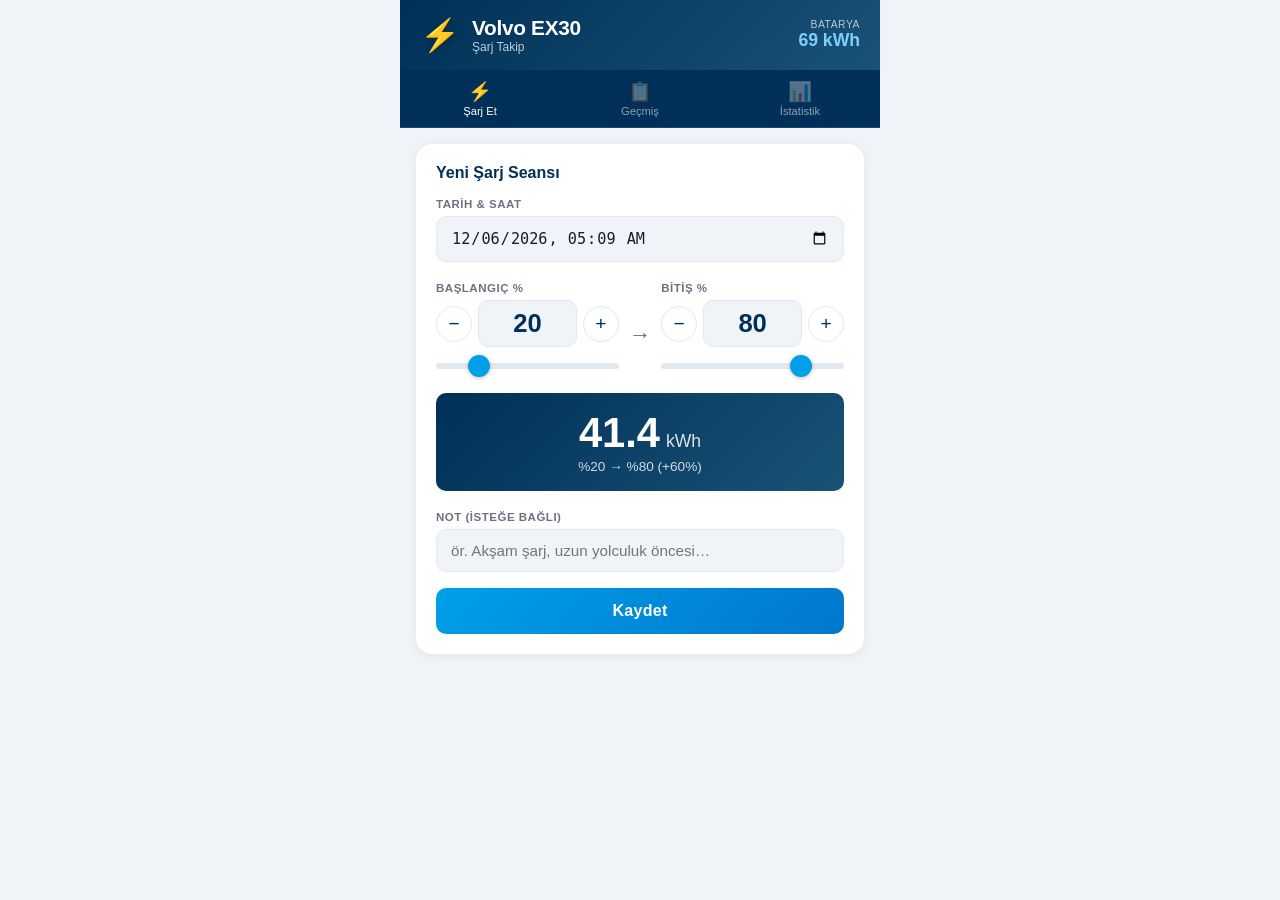
==== index.html @ e074b6d9 "feat: Volvo EX30 şarj takip PWA uygulaması - Başlangıç ve bitiş yüzdesi girişiyle kWh hesaplama (69 " ====
<!DOCTYPE html>
<html lang="tr">
<head>
  <meta charset="UTF-8" />
  <meta name="viewport" content="width=device-width, initial-scale=1.0, viewport-fit=cover" />
  <meta name="apple-mobile-web-app-capable" content="yes" />
  <meta name="apple-mobile-web-app-status-bar-style" content="black-translucent" />
  <meta name="apple-mobile-web-app-title" content="EX30 Şarj" />
  <meta name="theme-color" content="#003057" />
  <title>Volvo EX30 Şarj Takip</title>
  <link rel="manifest" href="manifest.json" />
  <link rel="apple-touch-icon" href="icon-192.png" />
  <link rel="stylesheet" href="style.css" />
</head>
<body>
  <div class="app">

    <!-- Header -->
    <header class="header">
      <div class="header-content">
        <div class="car-icon">⚡</div>
        <div>
          <h1 class="header-title">Volvo EX30</h1>
          <p class="header-sub">Şarj Takip</p>
        </div>
        <div class="battery-cap">
          <span class="cap-label">Batarya</span>
          <span class="cap-value">69 kWh</span>
        </div>
      </div>
    </header>

    <!-- Tab bar -->
    <nav class="tab-bar">
      <button class="tab active" data-tab="charge" onclick="switchTab('charge')">
        <span class="tab-icon">⚡</span>
        <span>Şarj Et</span>
      </button>
      <button class="tab" data-tab="history" onclick="switchTab('history')">
        <span class="tab-icon">📋</span>
        <span>Geçmiş</span>
      </button>
      <button class="tab" data-tab="stats" onclick="switchTab('stats')">
        <span class="tab-icon">📊</span>
        <span>İstatistik</span>
      </button>
    </nav>

    <!-- ═══════════════ ŞARJ ET TAB ═══════════════ -->
    <section id="tab-charge" class="tab-content active">

      <div class="card">
        <h2 class="card-title">Yeni Şarj Seansı</h2>

        <div class="date-row">
          <label class="field-label">Tarih & Saat</label>
          <input type="datetime-local" id="chargeDate" class="input-date" />
        </div>

        <div class="percent-row">
          <div class="percent-block">
            <label class="field-label">Başlangıç %</label>
            <div class="percent-input-wrap">
              <button class="step-btn" onclick="stepPercent('start', -1)">−</button>
              <input type="number" id="startPercent" class="percent-input"
                     min="0" max="100" value="20" inputmode="numeric" />
              <button class="step-btn" onclick="stepPercent('start', 1)">+</button>
            </div>
            <input type="range" id="startRange" class="slider" min="0" max="100" value="20"
                   oninput="syncRange('start', this.value)" />
          </div>

          <div class="arrow">→</div>

          <div class="percent-block">
            <label class="field-label">Bitiş %</label>
            <div class="percent-input-wrap">
              <button class="step-btn" onclick="stepPercent('end', -1)">−</button>
              <input type="number" id="endPercent" class="percent-input"
                     min="0" max="100" value="80" inputmode="numeric" />
              <button class="step-btn" onclick="stepPercent('end', 1)">+</button>
            </div>
            <input type="range" id="endRange" class="slider" min="0" max="100" value="80"
                   oninput="syncRange('end', this.value)" />
          </div>
        </div>

        <!-- Sonuç kutusu -->
        <div class="result-box" id="resultBox">
          <div class="result-main">
            <span id="resultKwh" class="result-kwh">41.4</span>
            <span class="result-unit">kWh</span>
          </div>
          <div class="result-detail">
            <span id="resultDiff" class="result-diff">%20 → %80 (+60%)</span>
          </div>
        </div>

        <div class="note-row">
          <label class="field-label">Not (isteğe bağlı)</label>
          <input type="text" id="chargeNote" class="input-text"
                 placeholder="ör. Akşam şarj, uzun yolculuk öncesi…" />
        </div>

        <button class="btn-primary" onclick="saveCharge()">Kaydet</button>
      </div>

    </section>

    <!-- ═══════════════ GEÇMİŞ TAB ═══════════════ -->
    <section id="tab-history" class="tab-content">
      <div class="list-header">
        <h2 class="list-title">Şarj Geçmişi</h2>
        <button class="btn-clear" onclick="confirmClear()">Tümünü Sil</button>
      </div>
      <div id="historyList" class="history-list"></div>
      <p id="emptyMsg" class="empty-msg">Henüz şarj kaydı yok.</p>
    </section>

    <!-- ═══════════════ İSTATİSTİK TAB ═══════════════ -->
    <section id="tab-stats" class="tab-content">
      <div class="stats-grid">
        <div class="stat-card">
          <span class="stat-icon">⚡</span>
          <span class="stat-value" id="statTotal">0 kWh</span>
          <span class="stat-label">Toplam Şarj</span>
        </div>
        <div class="stat-card">
          <span class="stat-icon">🔋</span>
          <span class="stat-value" id="statAvg">0 kWh</span>
          <span class="stat-label">Ortalama Seans</span>
        </div>
        <div class="stat-card">
          <span class="stat-icon">📅</span>
          <span class="stat-value" id="statCount">0</span>
          <span class="stat-label">Toplam Seans</span>
        </div>
        <div class="stat-card">
          <span class="stat-icon">🏆</span>
          <span class="stat-value" id="statMax">0 kWh</span>
          <span class="stat-label">En Yüksek Seans</span>
        </div>
      </div>

      <div class="card" id="monthCard">
        <h2 class="card-title">Bu Ay</h2>
        <div class="month-stats">
          <div class="month-item">
            <span class="month-label">Şarj Edilen</span>
            <span class="month-value" id="statMonthKwh">0 kWh</span>
          </div>
          <div class="month-item">
            <span class="month-label">Seans Sayısı</span>
            <span class="month-value" id="statMonthCount">0</span>
          </div>
        </div>
      </div>

      <div class="card">
        <h2 class="card-title">Tahmini Bilgi</h2>
        <p class="info-text">
          Volvo EX30 bataryası <strong>69 kWh</strong> (net kullanılabilir ~64 kWh).
          WLTP menzili yaklaşık <strong>480 km</strong>'dir.
        </p>
        <p class="info-text">
          Ortalama tüketim ~<strong>14–16 kWh/100km</strong>dir.
        </p>
        <div class="range-estimate" id="rangeEstimate"></div>
      </div>
    </section>

  </div>

  <!-- Toast bildirimi -->
  <div id="toast" class="toast"></div>

  <script src="app.js"></script>
</body>
</html>
---- style.css ----
/* ── Reset & Base ─────────────────────────────── */
*, *::before, *::after { box-sizing: border-box; margin: 0; padding: 0; }

:root {
  --volvo-blue:   #003057;
  --volvo-light:  #1a5276;
  --accent:       #00a0e9;
  --accent2:      #27ae60;
  --danger:       #e74c3c;
  --bg:           #f0f4f8;
  --card-bg:      #ffffff;
  --text:         #1a1a2e;
  --muted:        #6b7280;
  --border:       #e2e8f0;
  --radius:       16px;
  --radius-sm:    10px;
}

html { height: 100%; }

body {
  font-family: -apple-system, BlinkMacSystemFont, 'SF Pro Display', 'Segoe UI', sans-serif;
  background: var(--bg);
  color: var(--text);
  min-height: 100%;
  overscroll-behavior: none;
  -webkit-font-smoothing: antialiased;
}

/* ── App shell ────────────────────────────────── */
.app {
  max-width: 480px;
  margin: 0 auto;
  min-height: 100dvh;
  display: flex;
  flex-direction: column;
}

/* ── Header ───────────────────────────────────── */
.header {
  background: linear-gradient(135deg, var(--volvo-blue) 0%, var(--volvo-light) 100%);
  color: #fff;
  padding: env(safe-area-inset-top, 16px) 20px 16px;
  padding-top: max(env(safe-area-inset-top, 0px), 16px);
}

.header-content {
  display: flex;
  align-items: center;
  gap: 12px;
}

.car-icon {
  font-size: 2rem;
  filter: drop-shadow(0 2px 4px rgba(0,0,0,.3));
}

.header-title  { font-size: 1.3rem; font-weight: 700; letter-spacing: -.3px; }
.header-sub    { font-size: .75rem; opacity: .75; }

.battery-cap {
  margin-left: auto;
  text-align: right;
}
.cap-label { display: block; font-size: .65rem; opacity: .7; text-transform: uppercase; letter-spacing: .5px; }
.cap-value { font-size: 1.1rem; font-weight: 700; color: #7ecfff; }

/* ── Tab Bar ──────────────────────────────────── */
.tab-bar {
  display: flex;
  background: var(--volvo-blue);
  border-bottom: 1px solid rgba(255,255,255,.1);
}

.tab {
  flex: 1;
  display: flex;
  flex-direction: column;
  align-items: center;
  gap: 2px;
  padding: 10px 0;
  background: none;
  border: none;
  color: rgba(255,255,255,.55);
  font-size: .7rem;
  cursor: pointer;
  transition: color .2s;
}

.tab.active { color: #fff; }
.tab.active .tab-icon { opacity: 1; }
.tab-icon { font-size: 1.2rem; opacity: .6; transition: opacity .2s; }

/* ── Tab content ─────────────────────────────── */
.tab-content { display: none; flex: 1; padding: 16px; overflow-y: auto; }
.tab-content.active { display: block; }

/* ── Card ─────────────────────────────────────── */
.card {
  background: var(--card-bg);
  border-radius: var(--radius);
  padding: 20px;
  margin-bottom: 16px;
  box-shadow: 0 2px 12px rgba(0,0,0,.07);
}

.card-title {
  font-size: 1rem;
  font-weight: 700;
  color: var(--volvo-blue);
  margin-bottom: 16px;
}

/* ── Date input ───────────────────────────────── */
.date-row { margin-bottom: 20px; }

.field-label {
  display: block;
  font-size: .72rem;
  font-weight: 600;
  color: var(--muted);
  text-transform: uppercase;
  letter-spacing: .5px;
  margin-bottom: 6px;
}

.input-date, .input-text {
  width: 100%;
  padding: 12px 14px;
  border: 1.5px solid var(--border);
  border-radius: var(--radius-sm);
  font-size: .95rem;
  color: var(--text);
  background: var(--bg);
  outline: none;
  transition: border-color .2s;
}

.input-date:focus, .input-text:focus {
  border-color: var(--accent);
}

/* ── Percent blocks ───────────────────────────── */
.percent-row {
  display: flex;
  align-items: center;
  gap: 10px;
  margin-bottom: 20px;
}

.percent-block { flex: 1; }

.arrow {
  font-size: 1.4rem;
  color: var(--muted);
  flex-shrink: 0;
  margin-top: 14px;
}

.percent-input-wrap {
  display: flex;
  align-items: center;
  gap: 6px;
  margin-bottom: 8px;
}

.percent-input {
  flex: 1;
  width: 0;          /* flex will stretch */
  text-align: center;
  font-size: 1.6rem;
  font-weight: 700;
  color: var(--volvo-blue);
  border: 1.5px solid var(--border);
  border-radius: var(--radius-sm);
  padding: 8px 4px;
  background: var(--bg);
  outline: none;
}

.percent-input:focus { border-color: var(--accent); }

/* hide spinners */
.percent-input::-webkit-inner-spin-button,
.percent-input::-webkit-outer-spin-button { -webkit-appearance: none; }

.step-btn {
  width: 36px;
  height: 36px;
  border-radius: 50%;
  border: 1.5px solid var(--border);
  background: var(--card-bg);
  font-size: 1.2rem;
  cursor: pointer;
  color: var(--volvo-blue);
  display: flex;
  align-items: center;
  justify-content: center;
  transition: background .15s;
  flex-shrink: 0;
}
.step-btn:active { background: var(--border); }

/* ── Slider ───────────────────────────────────── */
.slider {
  -webkit-appearance: none;
  width: 100%;
  height: 6px;
  border-radius: 3px;
  background: var(--border);
  outline: none;
}
.slider::-webkit-slider-thumb {
  -webkit-appearance: none;
  width: 22px;
  height: 22px;
  border-radius: 50%;
  background: var(--accent);
  cursor: pointer;
  box-shadow: 0 1px 4px rgba(0,0,0,.25);
}

/* ── Result box ───────────────────────────────── */
.result-box {
  background: linear-gradient(135deg, var(--volvo-blue) 0%, var(--volvo-light) 100%);
  color: #fff;
  border-radius: var(--radius-sm);
  padding: 16px;
  text-align: center;
  margin-bottom: 20px;
}

.result-box.result-negative { background: linear-gradient(135deg, #7f8c8d, #95a5a6); }

.result-main { display: flex; align-items: baseline; justify-content: center; gap: 6px; }

.result-kwh  { font-size: 2.6rem; font-weight: 800; }
.result-unit { font-size: 1.1rem; opacity: .85; }
.result-diff { font-size: .85rem; opacity: .8; }

/* ── Note row ─────────────────────────────────── */
.note-row { margin-bottom: 16px; }

/* ── Primary button ───────────────────────────── */
.btn-primary {
  width: 100%;
  padding: 14px;
  background: linear-gradient(135deg, var(--accent), #0077cc);
  color: #fff;
  font-size: 1rem;
  font-weight: 700;
  border: none;
  border-radius: var(--radius-sm);
  cursor: pointer;
  letter-spacing: .3px;
  transition: opacity .2s;
}
.btn-primary:active { opacity: .85; }

/* ── History list ─────────────────────────────── */
.list-header {
  display: flex;
  align-items: center;
  justify-content: space-between;
  margin-bottom: 12px;
}
.list-title { font-size: 1rem; font-weight: 700; color: var(--volvo-blue); }

.btn-clear {
  background: none;
  border: 1.5px solid var(--danger);
  color: var(--danger);
  border-radius: var(--radius-sm);
  padding: 5px 12px;
  font-size: .78rem;
  font-weight: 600;
  cursor: pointer;
}

.history-list { display: flex; flex-direction: column; gap: 10px; }

.history-item {
  background: var(--card-bg);
  border-radius: var(--radius-sm);
  padding: 14px 16px;
  box-shadow: 0 1px 6px rgba(0,0,0,.06);
}

.history-top {
  display: flex;
  align-items: center;
  justify-content: space-between;
  margin-bottom: 6px;
}

.history-date { font-size: .78rem; color: var(--muted); font-weight: 500; }

.delete-btn {
  background: none;
  border: none;
  color: var(--danger);
  font-size: 1rem;
  cursor: pointer;
  line-height: 1;
  padding: 2px 4px;
}

.history-main {
  display: flex;
  align-items: baseline;
  justify-content: space-between;
}

.history-kwh {
  font-size: 1.4rem;
  font-weight: 800;
  color: var(--volvo-blue);
}

.history-percent {
  font-size: .85rem;
  color: var(--muted);
  font-weight: 500;
}

.history-note {
  font-size: .78rem;
  color: var(--muted);
  margin-top: 4px;
  font-style: italic;
}

.empty-msg {
  text-align: center;
  color: var(--muted);
  padding: 48px 0;
  font-size: .95rem;
}

/* ── Stats grid ───────────────────────────────── */
.stats-grid {
  display: grid;
  grid-template-columns: 1fr 1fr;
  gap: 12px;
  margin-bottom: 16px;
}

.stat-card {
  background: var(--card-bg);
  border-radius: var(--radius);
  padding: 16px;
  display: flex;
  flex-direction: column;
  align-items: center;
  gap: 4px;
  box-shadow: 0 2px 8px rgba(0,0,0,.06);
}

.stat-icon  { font-size: 1.5rem; }
.stat-value { font-size: 1.1rem; font-weight: 800; color: var(--volvo-blue); text-align: center; }
.stat-label { font-size: .7rem; color: var(--muted); text-align: center; }

/* ── Month stats ──────────────────────────────── */
.month-stats { display: flex; gap: 12px; }
.month-item  { flex: 1; text-align: center; }
.month-label { display: block; font-size: .72rem; color: var(--muted); margin-bottom: 4px; }
.month-value { font-size: 1.3rem; font-weight: 800; color: var(--volvo-blue); }

/* ── Info / Range ─────────────────────────────── */
.info-text  { font-size: .88rem; color: var(--muted); line-height: 1.55; margin-bottom: 8px; }
.range-text { font-size: .9rem;  color: var(--text);  line-height: 1.55; }

.range-estimate {
  background: #eaf6ff;
  border-left: 4px solid var(--accent);
  border-radius: 0 var(--radius-sm) var(--radius-sm) 0;
  padding: 10px 14px;
  margin-top: 10px;
}

/* ── Toast ────────────────────────────────────── */
.toast {
  position: fixed;
  bottom: calc(env(safe-area-inset-bottom, 0px) + 24px);
  left: 50%;
  transform: translateX(-50%) translateY(80px);
  background: #1a1a2e;
  color: #fff;
  padding: 12px 22px;
  border-radius: 24px;
  font-size: .88rem;
  font-weight: 600;
  white-space: nowrap;
  opacity: 0;
  transition: transform .3s cubic-bezier(.34,1.56,.64,1), opacity .3s;
  z-index: 999;
  pointer-events: none;
  max-width: 90vw;
  text-align: center;
}

.toast.show {
  opacity: 1;
  transform: translateX(-50%) translateY(0);
}

.toast-success { background: var(--accent2); }
.toast-error   { background: var(--danger); }
.toast-info    { background: #555; }

/* ── Safe area bottom padding for tab content ─── */
.tab-content { padding-bottom: max(env(safe-area-inset-bottom, 0px), 16px); }
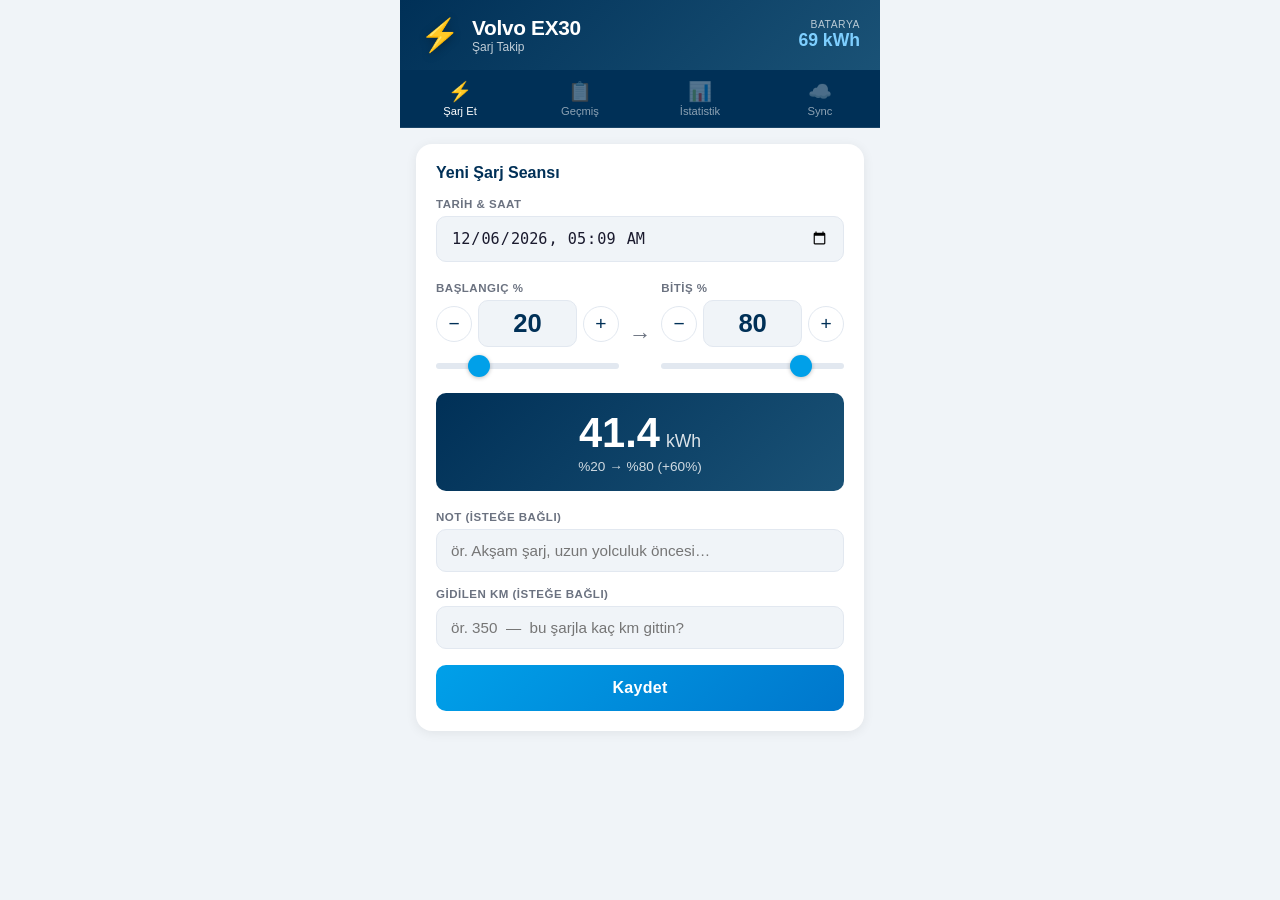
==== commit a3c0963b: "feat: km/kWh verimlilik takibi ve GitHub Gist senkronizasyonu - Şarj formuna opsiyonel "Gidilen Km" " ====
--- a/index.html
+++ b/index.html
@@ -44,6 +44,10 @@
         <span class="tab-icon">📊</span>
         <span>İstatistik</span>
       </button>
+      <button class="tab" data-tab="sync" onclick="switchTab('sync')">
+        <span class="tab-icon">☁️</span>
+        <span>Sync</span>
+      </button>
     </nav>
 
     <!-- ═══════════════ ŞARJ ET TAB ═══════════════ -->
@@ -102,6 +106,12 @@
                  placeholder="ör. Akşam şarj, uzun yolculuk öncesi…" />
         </div>
 
+        <div class="km-row">
+          <label class="field-label">Gidilen Km (isteğe bağlı)</label>
+          <input type="number" id="chargeKm" class="input-text"
+                 placeholder="ör. 350  —  bu şarjla kaç km gittin?" inputmode="decimal" min="0" step="0.1" />
+        </div>
+
         <button class="btn-primary" onclick="saveCharge()">Kaydet</button>
       </div>
 
@@ -140,6 +150,15 @@
           <span class="stat-value" id="statMax">0 kWh</span>
           <span class="stat-label">En Yüksek Seans</span>
         </div>
+      </div>
+
+      <div class="card" id="efficiencyCard" style="display:none">
+        <h2 class="card-title">Verimlilik</h2>
+        <div class="efficiency-main">
+          <span class="efficiency-value" id="statEfficiency">—</span>
+          <span class="efficiency-unit">kWh/100km</span>
+        </div>
+        <p class="efficiency-sub" id="statEfficiencySub"></p>
       </div>
 
       <div class="card" id="monthCard">
@@ -169,6 +188,45 @@
       </div>
     </section>
 
+    <!-- ═══════════════ SYNC TAB ═══════════════ -->
+    <section id="tab-sync" class="tab-content">
+
+      <div class="card">
+        <h2 class="card-title">GitHub Gist Sync</h2>
+        <p class="info-text">Verilerinizi özel bir GitHub Gist'te saklayın. Bilgisayar, tablet veya telefondan erişin.</p>
+
+        <div class="field-row">
+          <label class="field-label">GitHub Token (PAT)</label>
+          <input type="password" id="gistToken" class="input-text"
+                 placeholder="ghp_xxxxxxxxxxxxxxxxxxxx"
+                 oninput="saveGistSettings()" />
+        </div>
+
+        <div class="field-row">
+          <label class="field-label">Gist ID <span class="field-optional">(ilk yüklemeden sonra otomatik dolar)</span></label>
+          <input type="text" id="gistId" class="input-text"
+                 placeholder="—"
+                 oninput="saveGistSettings()" />
+        </div>
+
+        <div class="sync-buttons">
+          <button class="btn-sync-push" onclick="pushToGist()">⬆ Yükle (Push)</button>
+          <button class="btn-sync-pull" onclick="pullFromGist()">⬇ İndir (Pull)</button>
+        </div>
+
+        <div id="syncStatus" class="sync-status"></div>
+      </div>
+
+      <div class="card">
+        <h2 class="card-title">Nasıl Kullanılır?</h2>
+        <p class="info-text"><strong>1.</strong> <a href="https://github.com/settings/tokens/new?scopes=gist" target="_blank" rel="noopener">github.com → Settings → Tokens</a> adresinden "gist" yetkili bir PAT oluşturun.</p>
+        <p class="info-text"><strong>2.</strong> Token'ı yukarıya yapıştırın ve <strong>Yükle</strong>'ye basın. İlk seferde otomatik Gist oluşturulur, ID kaydedilir.</p>
+        <p class="info-text"><strong>3.</strong> Başka bir cihazda aynı token'ı girin, Gist ID'yi de ekleyin ve <strong>İndir</strong>'e basın.</p>
+        <p class="info-text" style="color:#e74c3c"><strong>Not:</strong> Token bu cihazda localStorage'da saklanır. Kişisel cihazınızda kullanın.</p>
+      </div>
+
+    </section>
+
   </div>
 
   <!-- Toast bildirimi -->
--- a/style.css
+++ b/style.css
@@ -410,3 +410,109 @@
 
 /* ── Safe area bottom padding for tab content ─── */
 .tab-content { padding-bottom: max(env(safe-area-inset-bottom, 0px), 16px); }
+
+/* ── Km row ───────────────────────────────────── */
+.km-row { margin-bottom: 16px; }
+
+/* ── History efficiency row ───────────────────── */
+.history-efficiency {
+  font-size: .8rem;
+  color: var(--accent);
+  font-weight: 600;
+  margin-top: 5px;
+}
+
+/* ── Efficiency card ──────────────────────────── */
+.efficiency-main {
+  display: flex;
+  align-items: baseline;
+  gap: 6px;
+  margin-bottom: 4px;
+}
+
+.efficiency-value {
+  font-size: 2rem;
+  font-weight: 800;
+  color: var(--accent);
+}
+
+.efficiency-unit {
+  font-size: .9rem;
+  color: var(--muted);
+  font-weight: 600;
+}
+
+.efficiency-sub {
+  font-size: .75rem;
+  color: var(--muted);
+}
+
+/* ── Sync tab ─────────────────────────────────── */
+.field-row { margin-bottom: 16px; }
+
+.field-optional {
+  font-size: .65rem;
+  font-weight: 400;
+  color: var(--muted);
+  text-transform: none;
+  letter-spacing: 0;
+}
+
+.sync-buttons {
+  display: flex;
+  gap: 10px;
+  margin-bottom: 14px;
+}
+
+.btn-sync-push,
+.btn-sync-pull {
+  flex: 1;
+  padding: 12px 8px;
+  border: none;
+  border-radius: var(--radius-sm);
+  font-size: .9rem;
+  font-weight: 700;
+  cursor: pointer;
+  transition: opacity .2s;
+}
+
+.btn-sync-push {
+  background: linear-gradient(135deg, var(--accent), #0077cc);
+  color: #fff;
+}
+
+.btn-sync-pull {
+  background: linear-gradient(135deg, var(--accent2), #1a8a4a);
+  color: #fff;
+}
+
+.btn-sync-push:active,
+.btn-sync-pull:active { opacity: .8; }
+
+.sync-status {
+  font-size: .82rem;
+  padding: 8px 10px;
+  border-radius: var(--radius-sm);
+  min-height: 0;
+  transition: all .2s;
+}
+
+.sync-status:empty { display: none; }
+
+.sync-status-success {
+  background: #eafaf1;
+  color: #1a7a4a;
+  border-left: 3px solid var(--accent2);
+}
+
+.sync-status-error {
+  background: #fef0f0;
+  color: var(--danger);
+  border-left: 3px solid var(--danger);
+}
+
+.sync-status-pending {
+  background: #eaf6ff;
+  color: #0077cc;
+  border-left: 3px solid var(--accent);
+}
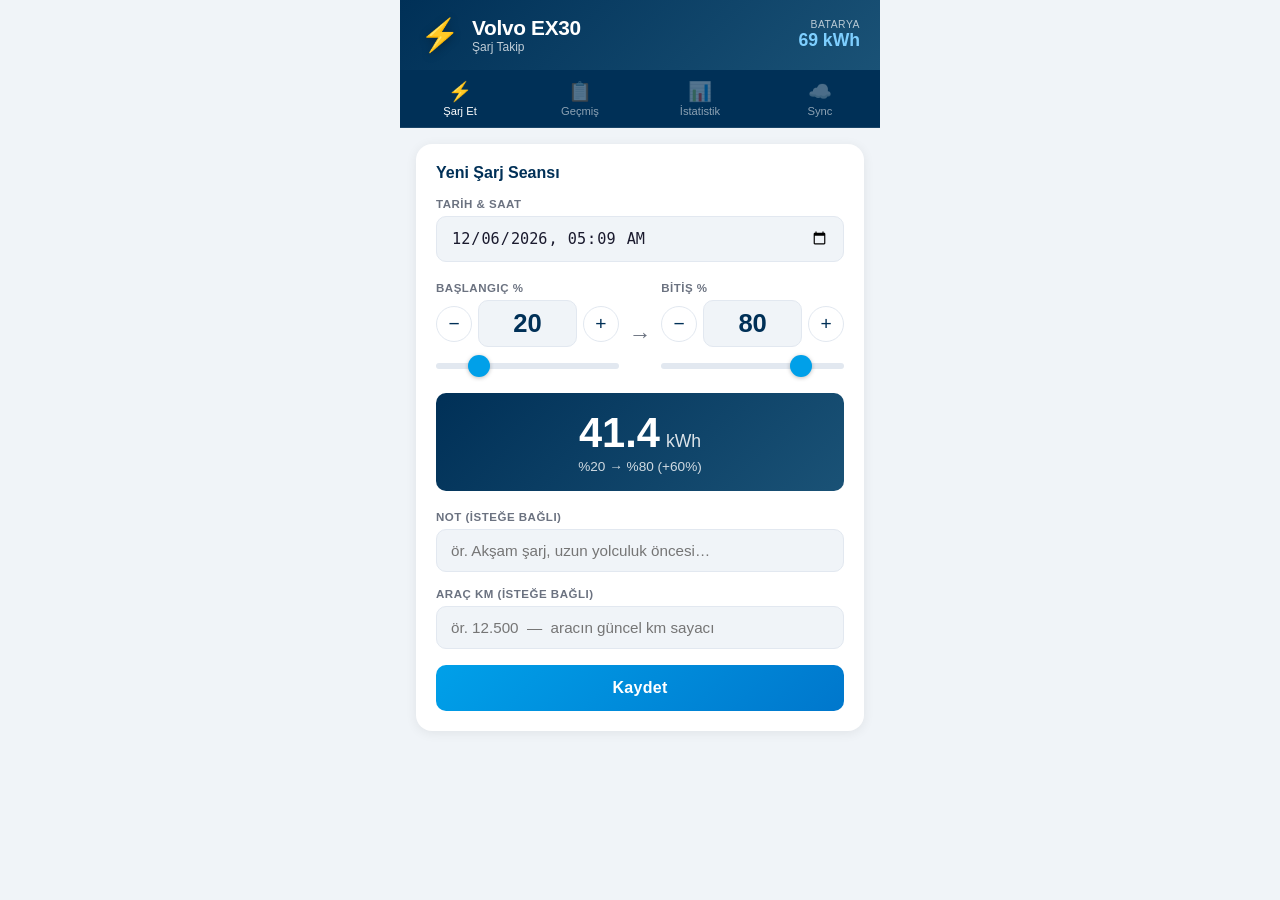
==== commit 7de4a91e: "refactor: km girişi odometer'a çevrildi, fark otomatik hesaplanıyor Gidilen km yerine araç km sayacı" ====
--- a/index.html
+++ b/index.html
@@ -107,9 +107,9 @@
         </div>
 
         <div class="km-row">
-          <label class="field-label">Gidilen Km (isteğe bağlı)</label>
-          <input type="number" id="chargeKm" class="input-text"
-                 placeholder="ör. 350  —  bu şarjla kaç km gittin?" inputmode="decimal" min="0" step="0.1" />
+          <label class="field-label">Araç Km (isteğe bağlı)</label>
+          <input type="number" id="chargeOdometer" class="input-text"
+                 placeholder="ör. 12.500  —  aracın güncel km sayacı" inputmode="decimal" min="0" step="1" />
         </div>
 
         <button class="btn-primary" onclick="saveCharge()">Kaydet</button>
--- a/style.css
+++ b/style.css
@@ -422,6 +422,12 @@
   margin-top: 5px;
 }
 
+.history-odometer {
+  font-size: .75rem;
+  color: var(--muted);
+  margin-top: 2px;
+}
+
 /* ── Efficiency card ──────────────────────────── */
 .efficiency-main {
   display: flex;
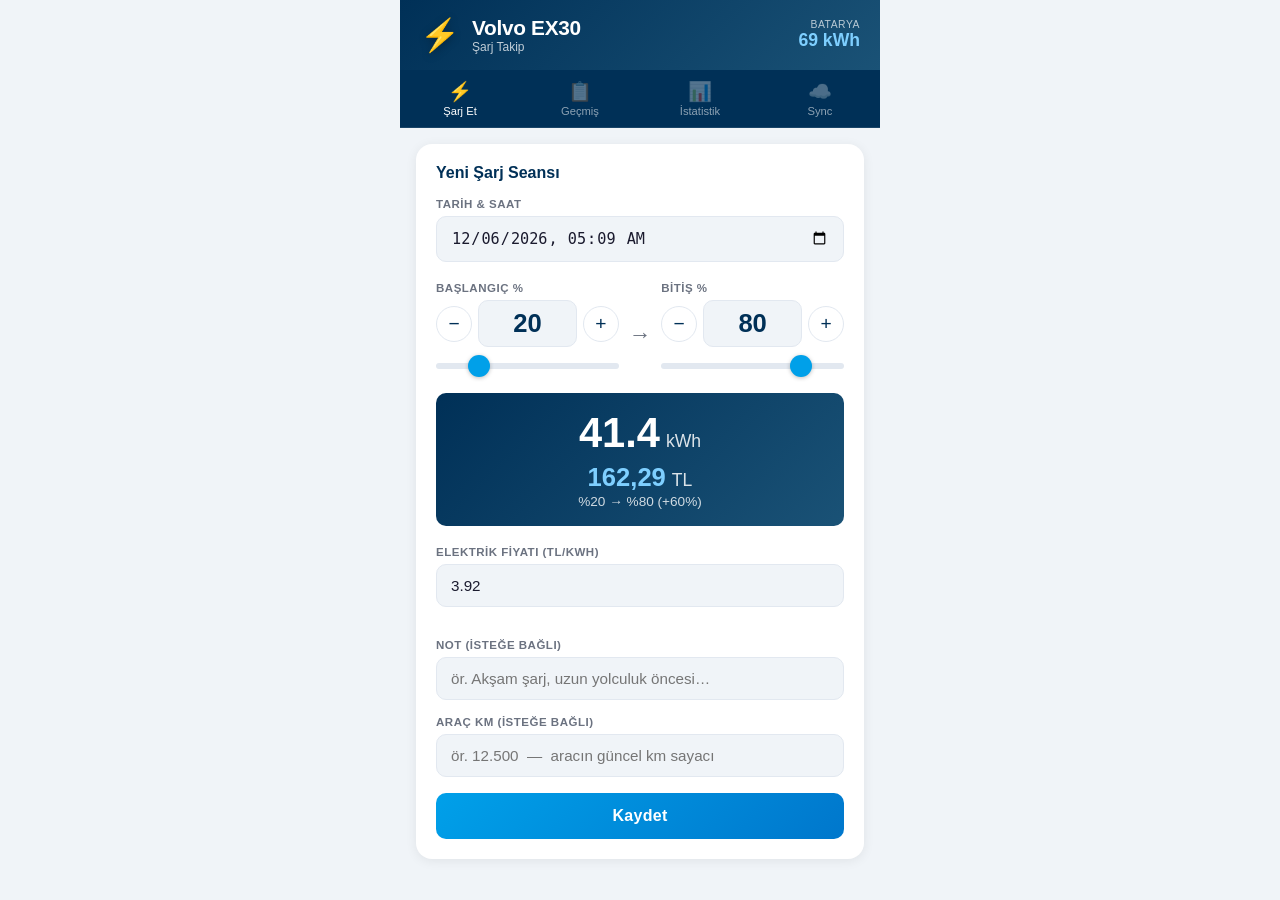
==== commit 54bef0c6: "feat: elektrik fiyatı alanı eklendi (varsayılan 3,92 TL/kWh), TL maliyeti sonuç kutusunda ve geçmişt" ====
--- a/index.html
+++ b/index.html
@@ -95,9 +95,20 @@
             <span id="resultKwh" class="result-kwh">41.4</span>
             <span class="result-unit">kWh</span>
           </div>
+          <div class="result-main" style="margin-top:6px;">
+            <span id="resultTl" style="font-size:1.6rem;font-weight:800;color:#7ecfff;">162,29</span>
+            <span class="result-unit">TL</span>
+          </div>
           <div class="result-detail">
             <span id="resultDiff" class="result-diff">%20 → %80 (+60%)</span>
           </div>
+        </div>
+
+        <div class="note-row">
+          <label class="field-label">Elektrik Fiyatı (TL/kWh)</label>
+          <input type="number" id="pricePerKwh" class="input-text"
+                 value="3.92" step="0.01" min="0" inputmode="decimal"
+                 style="margin-bottom:16px;" oninput="calcResult()" />
         </div>
 
         <div class="note-row">
--- a/style.css
+++ b/style.css
@@ -321,6 +321,13 @@
   font-size: .85rem;
   color: var(--muted);
   font-weight: 500;
+}
+
+.history-tl {
+  font-size: .85rem;
+  color: var(--accent2);
+  font-weight: 700;
+  margin-top: 2px;
 }
 
 .history-note {
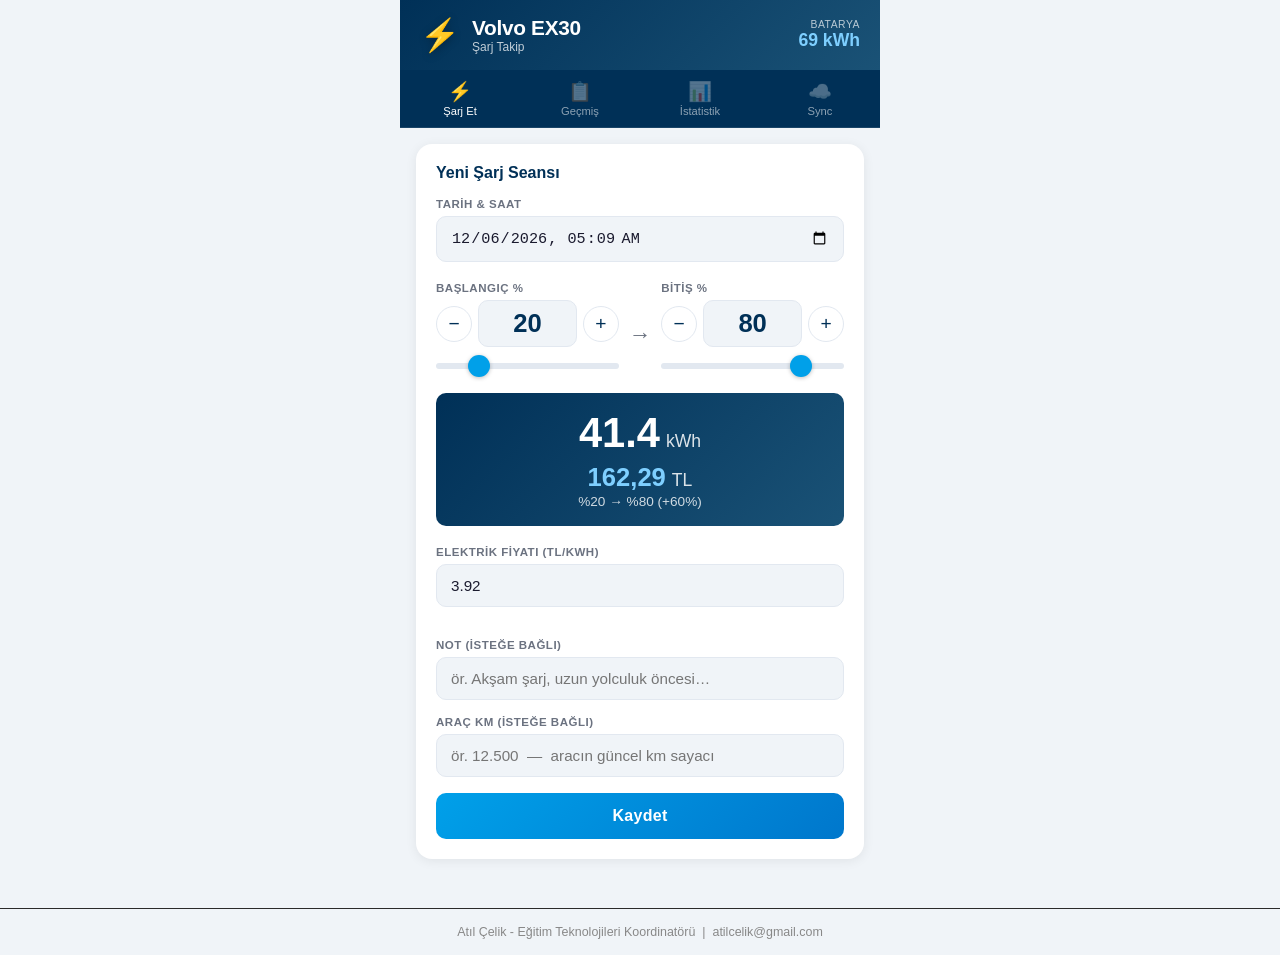
==== commit 723df432: "Add footer with Atıl Çelik contact info" ====
--- a/index.html
+++ b/index.html
@@ -243,6 +243,11 @@
   <!-- Toast bildirimi -->
   <div id="toast" class="toast"></div>
 
+  <!-- Footer -->
+  <footer style="text-align:center; padding: 16px; margin-top: 8px; font-size: 0.78rem; color: #888; border-top: 1px solid #2a2a2a;">
+    Atıl Çelik - Eğitim Teknolojileri Koordinatörü &nbsp;|&nbsp; <a href="mailto:atilcelik@gmail.com" style="color:#888; text-decoration:none;">atilcelik@gmail.com</a>
+  </footer>
+
   <script src="app.js"></script>
 </body>
 </html>
